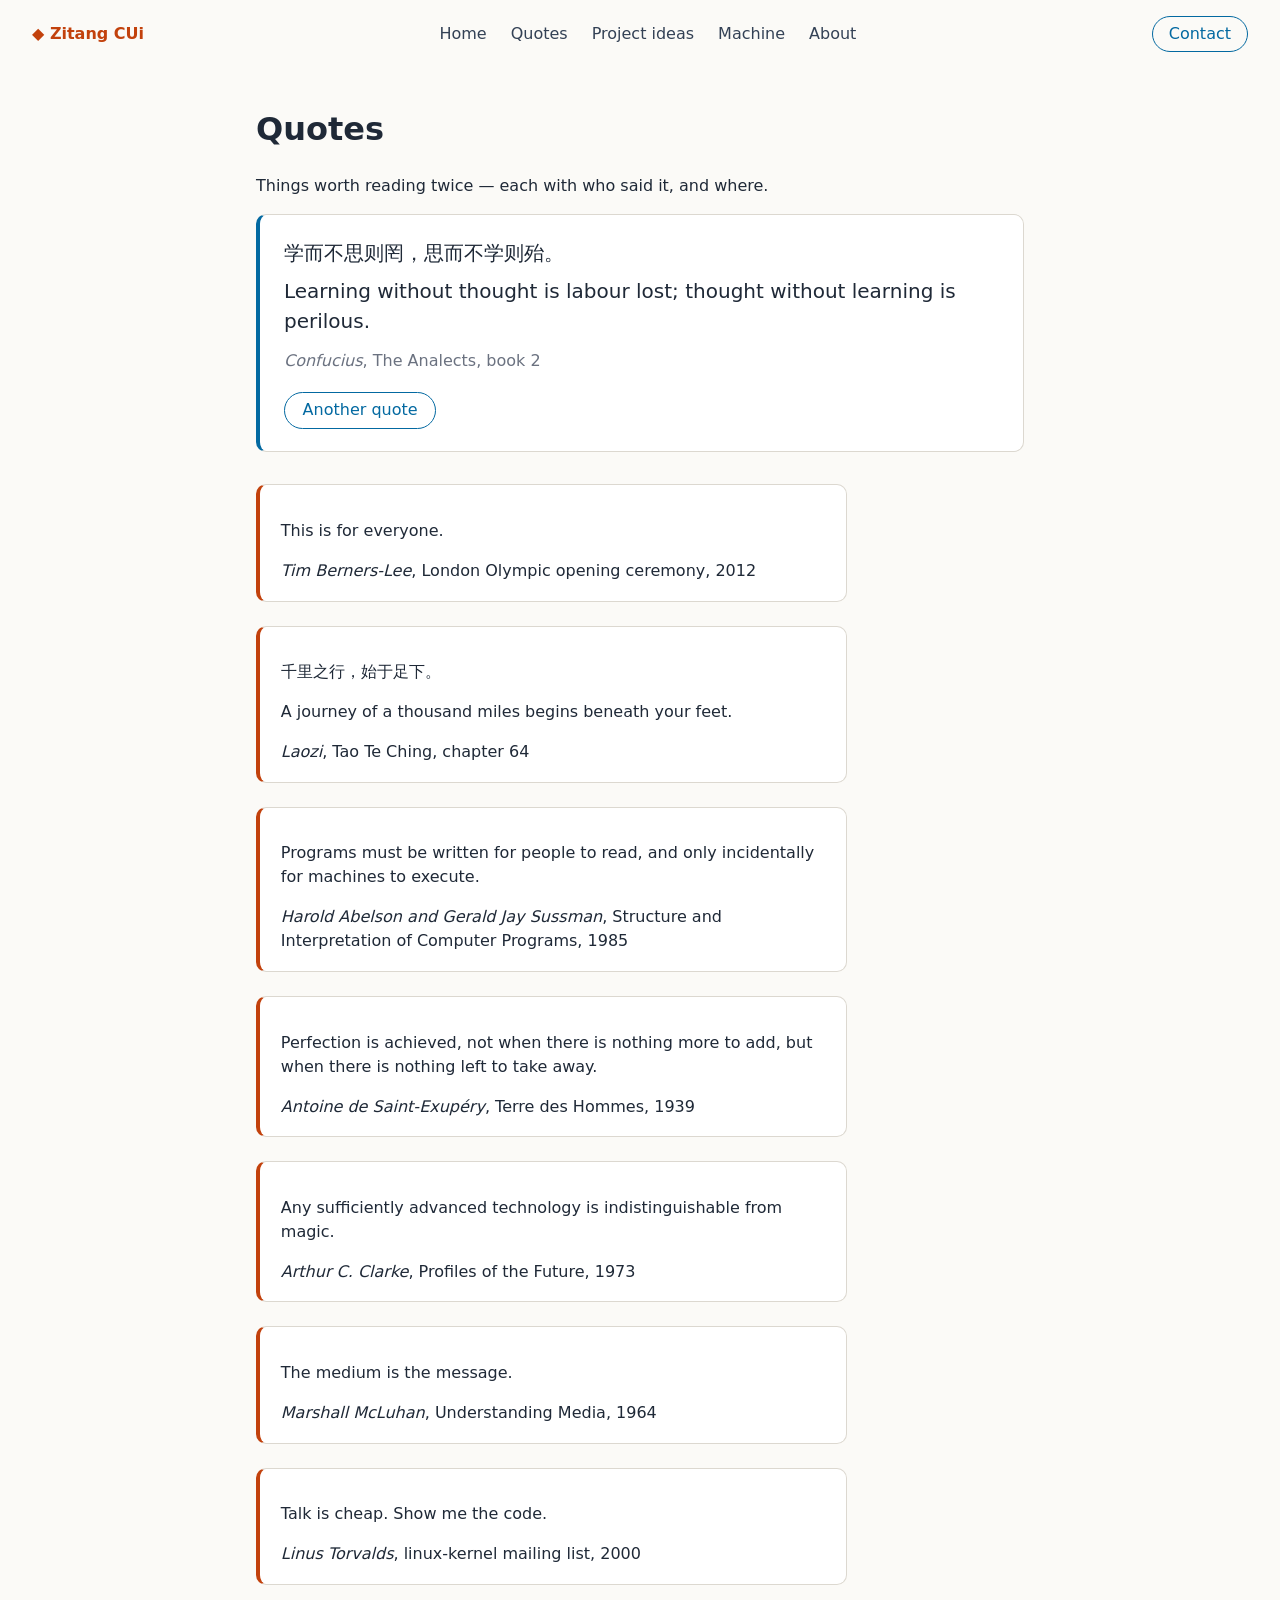
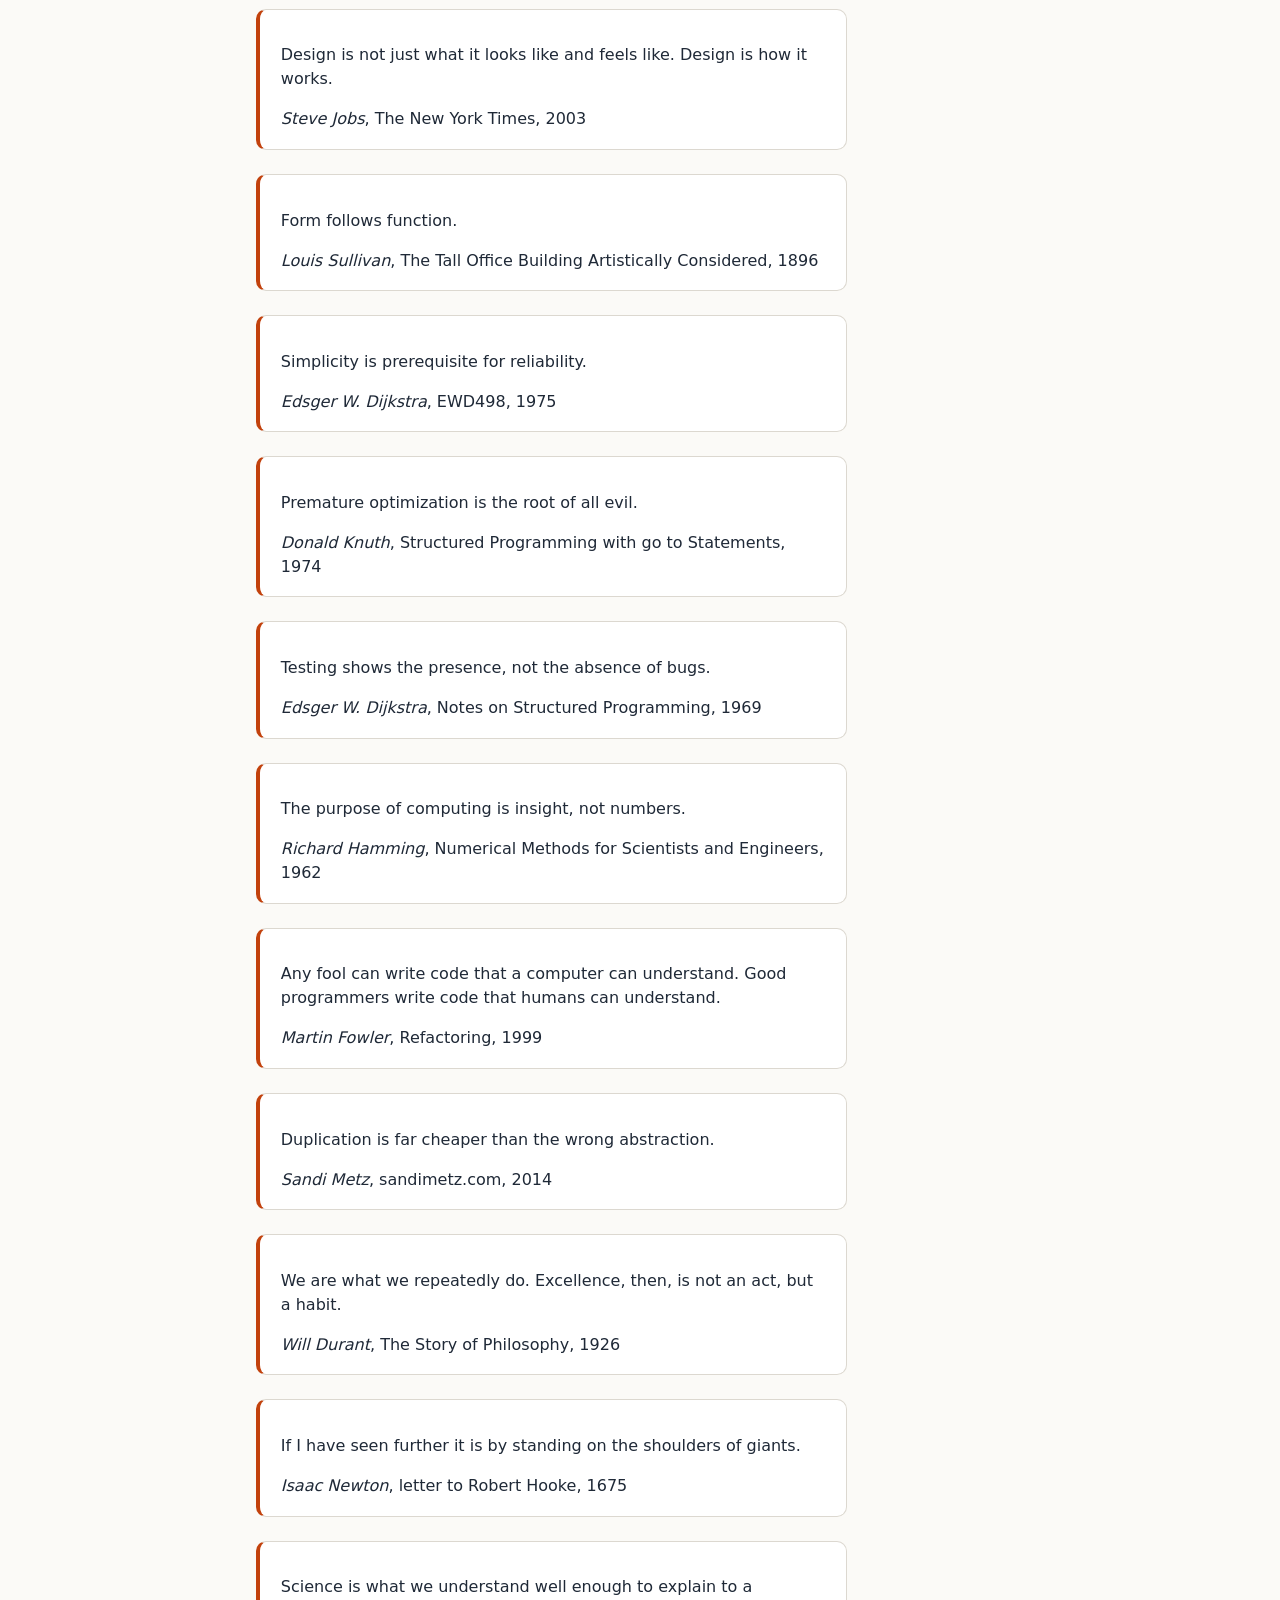
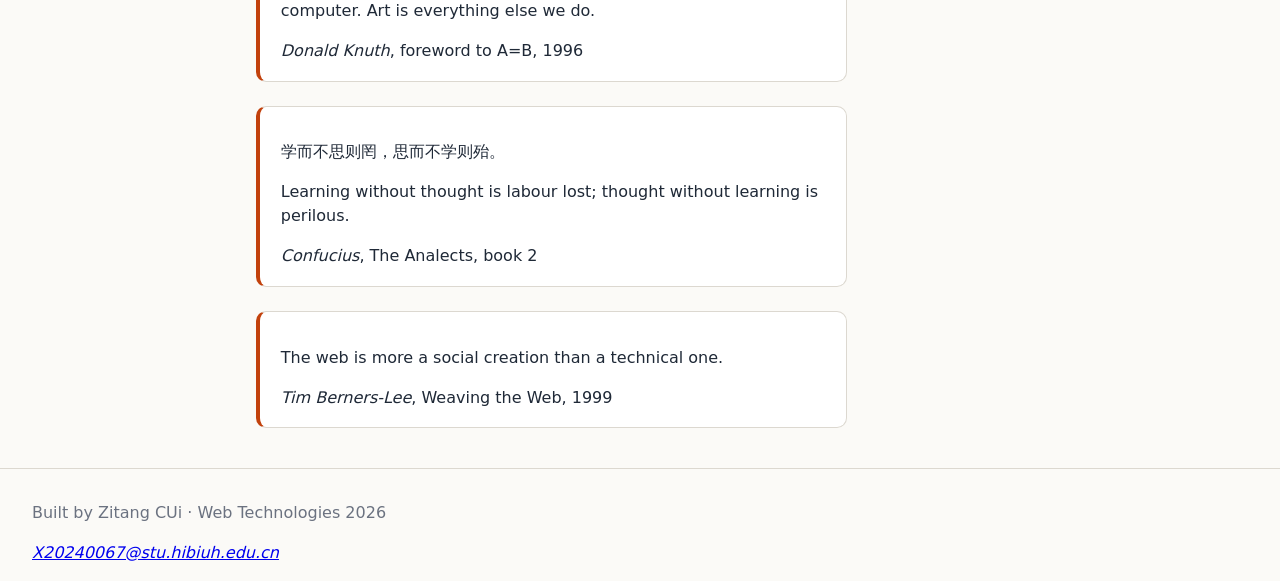
==== quotes.html @ 87346314 "Build the learning website by hand: four pages, one stylesheet, DRY nav" ====
<!DOCTYPE html>
<html lang="en">
<head>
  <meta charset="UTF-8">
  <meta name="viewport" content="width=device-width, initial-scale=1.0">
  <title>Quotes · Zitang CUi</title>
  <link rel="icon" href="favicon-32.png" sizes="32x32">
  <link rel="apple-touch-icon" href="apple-touch-icon.png">
  <link rel="stylesheet" href="style.css">
</head>
<body>
  <header id="site-header"></header>

  <main>
    <h1>Quotes</h1>
    <p>Things worth reading twice — each with who said it, and where.</p>

    <section class="quote-hero" aria-live="polite">
      <blockquote id="hero-text"></blockquote>
      <p class="hero-source" id="hero-source"></p>
      <button class="action" id="another-quote">Another quote</button>
    </section>

    <article class="quote">
      <blockquote>
        <p>This is for everyone.</p>
      </blockquote>
      <footer>
        <cite>Tim Berners-Lee</cite>,
        <span class="source">London Olympic opening ceremony, 2012</span>
      </footer>
    </article>

    <article class="quote">
      <blockquote>
        <p lang="zh">千里之行，始于足下。</p>
        <p>A journey of a thousand miles begins beneath your feet.</p>
      </blockquote>
      <footer>
        <cite>Laozi</cite>,
        <span class="source">Tao Te Ching, chapter 64</span>
      </footer>
    </article>

    <article class="quote">
      <blockquote>
        <p>Programs must be written for people to read, and only incidentally for machines to execute.</p>
      </blockquote>
      <footer>
        <cite>Harold Abelson and Gerald Jay Sussman</cite>,
        <span class="source">Structure and Interpretation of Computer Programs, 1985</span>
      </footer>
    </article>

    <article class="quote">
      <blockquote>
        <p>Perfection is achieved, not when there is nothing more to add, but when there is nothing left to take away.</p>
      </blockquote>
      <footer>
        <cite>Antoine de Saint-Exupéry</cite>,
        <span class="source">Terre des Hommes, 1939</span>
      </footer>
    </article>

    <article class="quote">
      <blockquote>
        <p>Any sufficiently advanced technology is indistinguishable from magic.</p>
      </blockquote>
      <footer>
        <cite>Arthur C. Clarke</cite>,
        <span class="source">Profiles of the Future, 1973</span>
      </footer>
    </article>

    <article class="quote">
      <blockquote>
        <p>The medium is the message.</p>
      </blockquote>
      <footer>
        <cite>Marshall McLuhan</cite>,
        <span class="source">Understanding Media, 1964</span>
      </footer>
    </article>

    <article class="quote">
      <blockquote>
        <p>Talk is cheap. Show me the code.</p>
      </blockquote>
      <footer>
        <cite>Linus Torvalds</cite>,
        <span class="source">linux-kernel mailing list, 2000</span>
      </footer>
    </article>

    <article class="quote">
      <blockquote>
        <p>Design is not just what it looks like and feels like. Design is how it works.</p>
      </blockquote>
      <footer>
        <cite>Steve Jobs</cite>,
        <span class="source">The New York Times, 2003</span>
      </footer>
    </article>

    <article class="quote">
      <blockquote>
        <p>Form follows function.</p>
      </blockquote>
      <footer>
        <cite>Louis Sullivan</cite>,
        <span class="source">The Tall Office Building Artistically Considered, 1896</span>
      </footer>
    </article>

    <article class="quote">
      <blockquote>
        <p>Simplicity is prerequisite for reliability.</p>
      </blockquote>
      <footer>
        <cite>Edsger W. Dijkstra</cite>,
        <span class="source">EWD498, 1975</span>
      </footer>
    </article>

    <article class="quote">
      <blockquote>
        <p>Premature optimization is the root of all evil.</p>
      </blockquote>
      <footer>
        <cite>Donald Knuth</cite>,
        <span class="source">Structured Programming with go to Statements, 1974</span>
      </footer>
    </article>

    <article class="quote">
      <blockquote>
        <p>Testing shows the presence, not the absence of bugs.</p>
      </blockquote>
      <footer>
        <cite>Edsger W. Dijkstra</cite>,
        <span class="source">Notes on Structured Programming, 1969</span>
      </footer>
    </article>

    <article class="quote">
      <blockquote>
        <p>The purpose of computing is insight, not numbers.</p>
      </blockquote>
      <footer>
        <cite>Richard Hamming</cite>,
        <span class="source">Numerical Methods for Scientists and Engineers, 1962</span>
      </footer>
    </article>

    <article class="quote">
      <blockquote>
        <p>Any fool can write code that a computer can understand. Good programmers write code that humans can understand.</p>
      </blockquote>
      <footer>
        <cite>Martin Fowler</cite>,
        <span class="source">Refactoring, 1999</span>
      </footer>
    </article>

    <article class="quote">
      <blockquote>
        <p>Duplication is far cheaper than the wrong abstraction.</p>
      </blockquote>
      <footer>
        <cite>Sandi Metz</cite>,
        <span class="source">sandimetz.com, 2014</span>
      </footer>
    </article>

    <article class="quote">
      <blockquote>
        <p>We are what we repeatedly do. Excellence, then, is not an act, but a habit.</p>
      </blockquote>
      <footer>
        <cite>Will Durant</cite>,
        <span class="source">The Story of Philosophy, 1926</span>
      </footer>
    </article>

    <article class="quote">
      <blockquote>
        <p>If I have seen further it is by standing on the shoulders of giants.</p>
      </blockquote>
      <footer>
        <cite>Isaac Newton</cite>,
        <span class="source">letter to Robert Hooke, 1675</span>
      </footer>
    </article>

    <article class="quote">
      <blockquote>
        <p>Science is what we understand well enough to explain to a computer. Art is everything else we do.</p>
      </blockquote>
      <footer>
        <cite>Donald Knuth</cite>,
        <span class="source">foreword to A=B, 1996</span>
      </footer>
    </article>

    <article class="quote">
      <blockquote>
        <p lang="zh">学而不思则罔，思而不学则殆。</p>
        <p>Learning without thought is labour lost; thought without learning is perilous.</p>
      </blockquote>
      <footer>
        <cite>Confucius</cite>,
        <span class="source">The Analects, book 2</span>
      </footer>
    </article>

    <article class="quote">
      <blockquote>
        <p>The web is more a social creation than a technical one.</p>
      </blockquote>
      <footer>
        <cite>Tim Berners-Lee</cite>,
        <span class="source">Weaving the Web, 1999</span>
      </footer>
    </article>

    <!-- one <article> per quote — twenty in total -->
  </main>

  <footer id="site-footer"></footer>

  <script src="nav.js"></script>
  <script src="quotes.js"></script>
</body>
</html>
---- style.css ----
/* style.css — one file, linked from every page */

/* 1 · Text: set it once on body, everything inside inherits it */
body {
  margin: 0;
  font-family: system-ui, sans-serif;
  line-height: 1.5;
  color: #1f2937;
  background: #fbfaf7;
}

/* 2 · The content column */
main {
  max-width: 48rem;
  margin: 0 auto;           /* centred */
  padding: 1rem 2rem;
}

img {
  max-width: 100%;          /* never wider than its box */
  height: auto;
}

/* 3 · The homepage hero: one wide photo, cropped to fit */
.hero img {
  width: 100%;
  height: 20rem;
  object-fit: cover;        /* fill the box, crop the rest — never squash */
  border-radius: 10px;
}

/* 4 · The header: logo left, links centred, action right */
nav {
  display: flex;
  align-items: center;
  gap: 1rem;
  padding: 1rem 2rem;
}

nav .links {
  display: flex;
  gap: 1.5rem;
  margin: 0 auto;           /* pushes it to the centre */
  padding: 0;
  list-style: none;         /* no bullets */
}

nav a {
  color: #334155;
  text-decoration: none;    /* no underlines */
}

nav .logo {
  font-weight: 800;
  color: #c2410c;
}

nav .action {
  border: 1.5px solid #0369a1;
  border-radius: 99px;      /* a pill */
  padding: .3em 1em;
  color: #0369a1;
}

nav a:hover {
  color: #c2410c;
}

/* 5 · One quote card — the box model, on all twenty at once */
.quote {
  max-width: 34rem;
  margin-bottom: 1.5rem;    /* space outside */
  padding: 1.1em 1.3em;     /* space inside */
  background: #fff;
  border: 1px solid #dcd8d0;
  border-left: 4px solid #c2410c;
  border-radius: 10px;
}

.quote blockquote {
  margin: 0;                /* drop the browser's indent inside the card */
}

/* 6 · The site footer: by id, because every quote has a <footer> too */
#site-footer {
  padding: 1rem 2rem;
  border-top: 1px solid #dcd8d0;
  color: #6b7280;
}

/* 7 · The quotes hero: one random quote, above the twenty */
.quote-hero {
  margin-bottom: 2rem;
  padding: 1.4em 1.5em;     /* space inside */
  background: #fff;
  border: 1px solid #dcd8d0;
  border-left: 4px solid #0369a1;
  border-radius: 10px;
}

.quote-hero blockquote {
  margin: 0;
  font-size: 1.25rem;
}

.quote-hero blockquote p {
  margin: 0 0 .5rem;
}

.quote-hero blockquote p:last-child {
  margin-bottom: 0;         /* no gap before the source */
}

.hero-source {
  margin: .8rem 0 1.2rem;
  color: #6b7280;
}

/* 8 · The useless machine: a switch that runs away */
.box {
  position: relative;       /* the switch needs a box to move inside */
  height: 16rem;
  background: #fff;
  border: 1px solid #dcd8d0;
  border-radius: 10px;
}

.switch {
  position: absolute;
  left: 45%;
  top: 45%;
  padding: .8em 1.5em;
  font: inherit;            /* a button does not inherit the font by itself */
  font-weight: 700;
  color: #fff;
  background: #c2410c;
  border: 0;
  border-radius: 99px;
  cursor: pointer;
}

.switch:focus-visible {
  outline: 3px solid #0369a1;
  outline-offset: 3px;
}

.score {
  margin: 1rem 0;
  color: #334155;
}

/* 9 · A plain button, the same look as the action in the nav */
button.action {
  font: inherit;
  padding: .35em 1.1em;
  color: #0369a1;
  background: transparent;
  border: 1.5px solid #0369a1;
  border-radius: 99px;
  cursor: pointer;
}

button.action:hover {
  color: #c2410c;
  border-color: #c2410c;
}

/* 10 · On a narrow screen the header stacks, everything else already fits */
@media (max-width: 40rem) {
  nav {
    flex-wrap: wrap;
    padding: .75rem 1rem;
  }

  nav .links {
    width: 100%;            /* the links get their own line */
    margin: .5rem 0 0;
    flex-wrap: wrap;
    gap: 1rem;
  }

  main {
    padding: 1rem 1.1rem;
  }
}
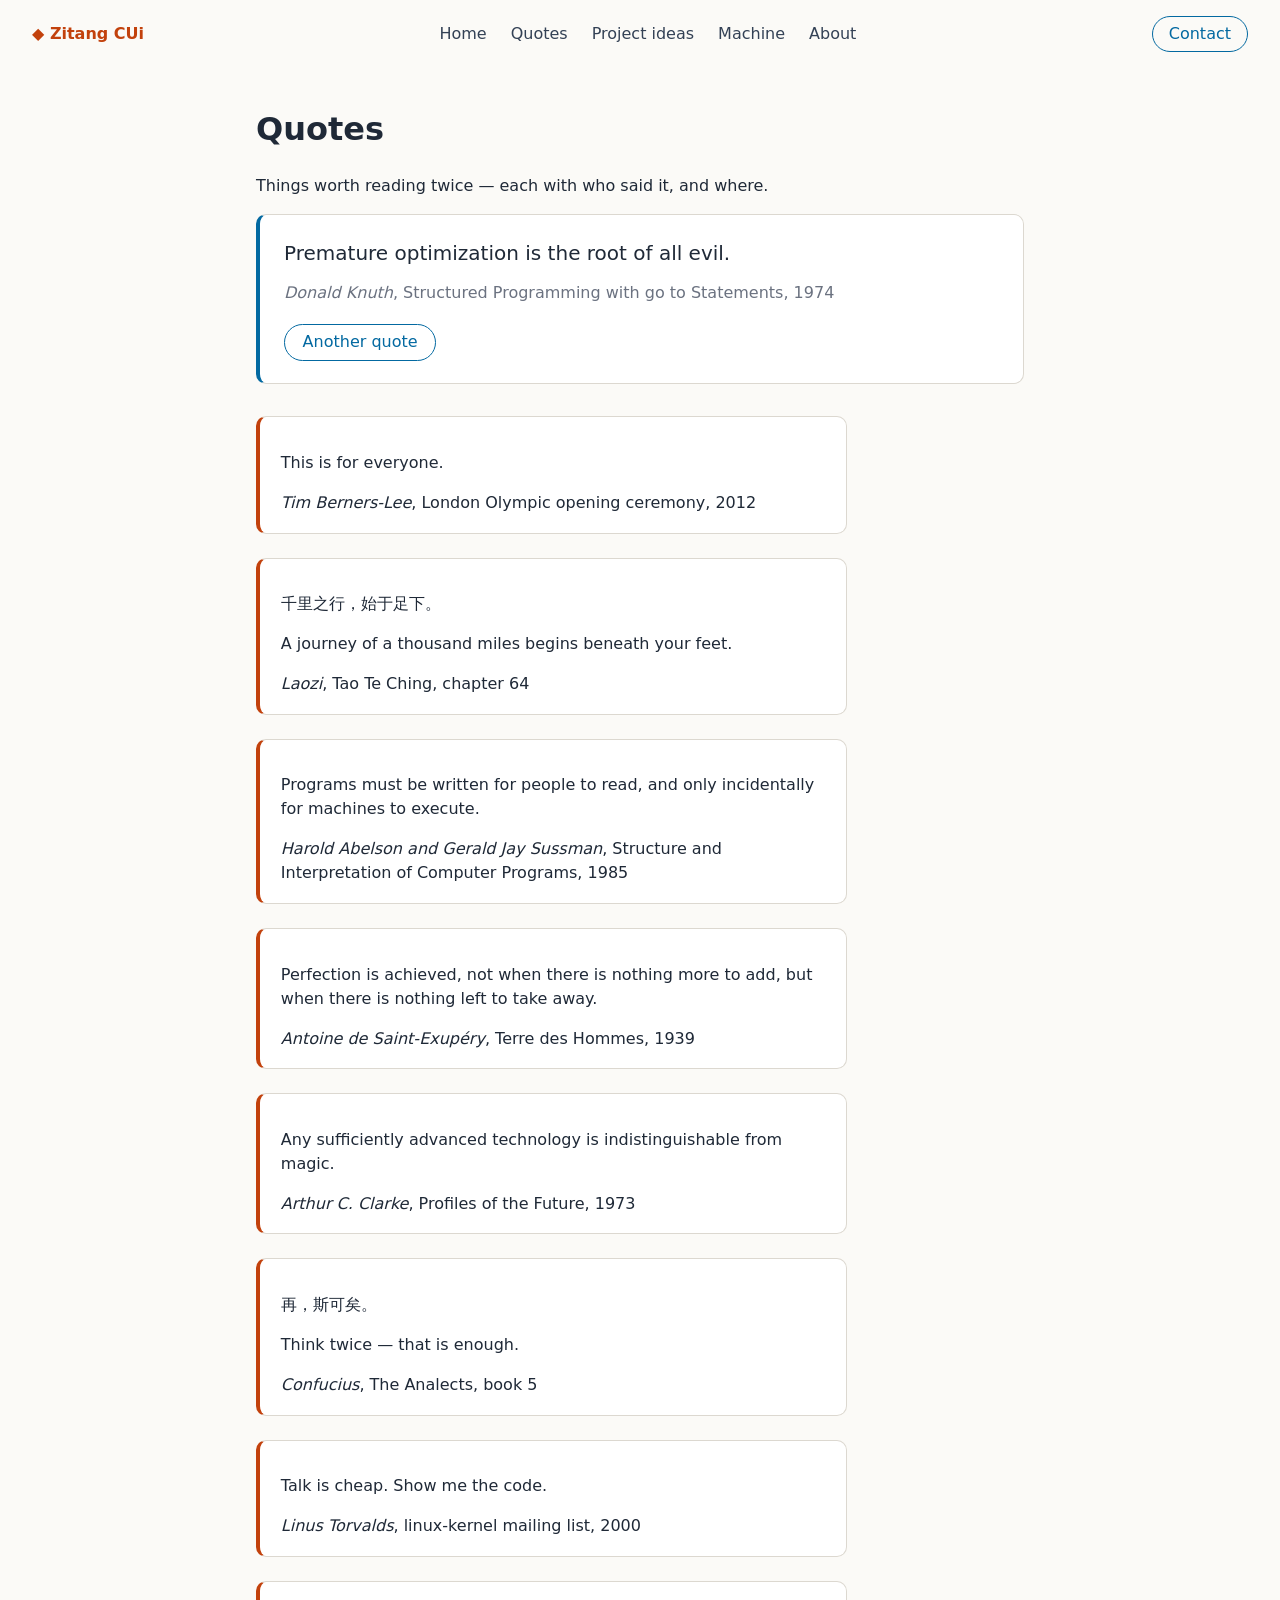
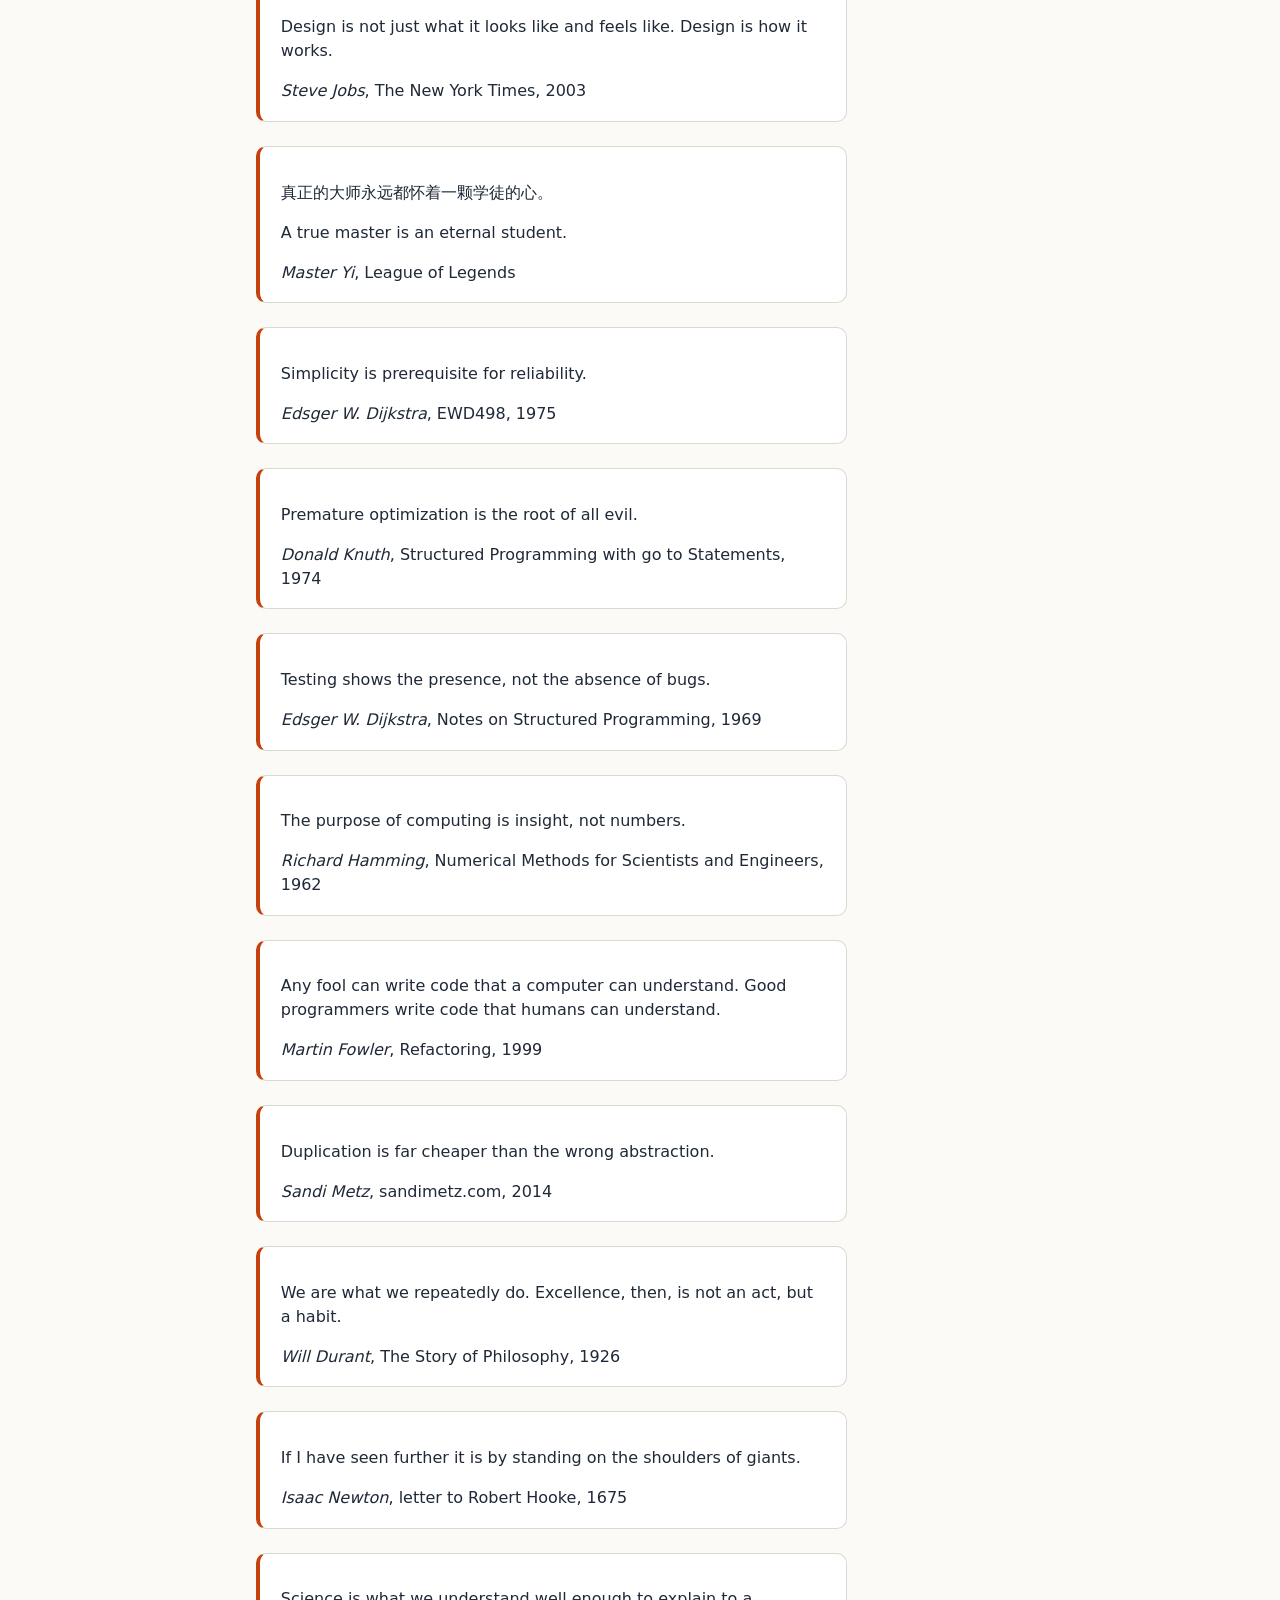
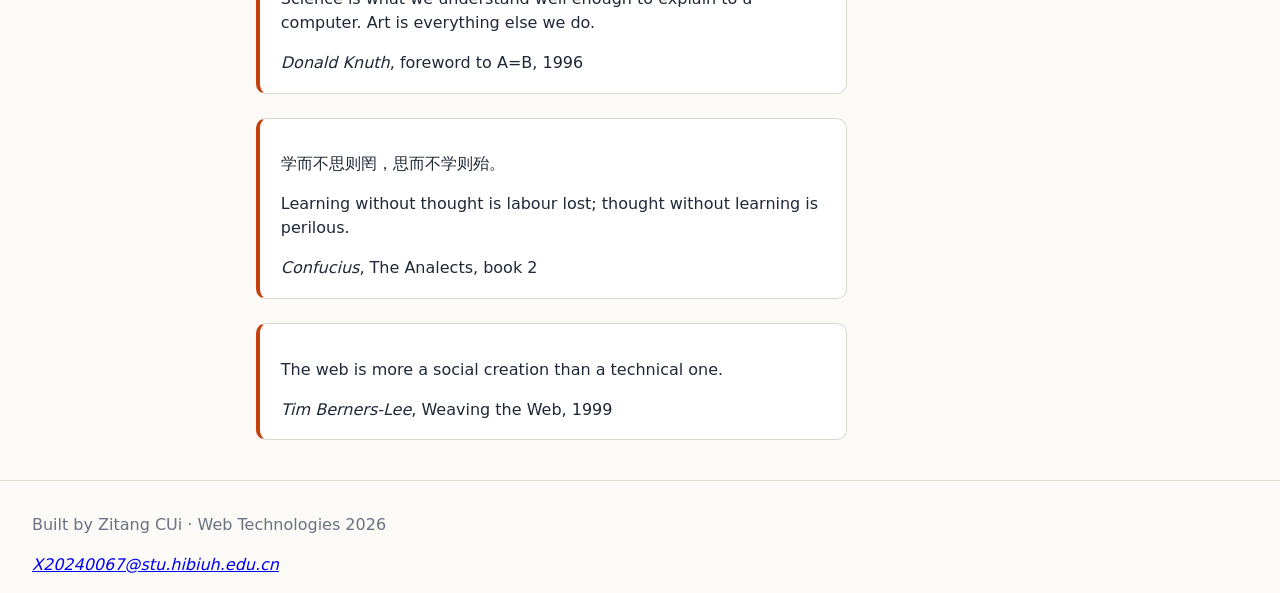
==== commit bce92d3a: "Swap two quotes for ones I actually like: Master Yi and the Analects" ====
--- a/quotes.html
+++ b/quotes.html
@@ -74,11 +74,12 @@
 
     <article class="quote">
       <blockquote>
-        <p>The medium is the message.</p>
-      </blockquote>
-      <footer>
-        <cite>Marshall McLuhan</cite>,
-        <span class="source">Understanding Media, 1964</span>
+        <p lang="zh">再，斯可矣。</p>
+        <p>Think twice — that is enough.</p>
+      </blockquote>
+      <footer>
+        <cite>Confucius</cite>,
+        <span class="source">The Analects, book 5</span>
       </footer>
     </article>
 
@@ -104,11 +105,12 @@
 
     <article class="quote">
       <blockquote>
-        <p>Form follows function.</p>
-      </blockquote>
-      <footer>
-        <cite>Louis Sullivan</cite>,
-        <span class="source">The Tall Office Building Artistically Considered, 1896</span>
+        <p lang="zh">真正的大师永远都怀着一颗学徒的心。</p>
+        <p>A true master is an eternal student.</p>
+      </blockquote>
+      <footer>
+        <cite>Master Yi</cite>,
+        <span class="source">League of Legends</span>
       </footer>
     </article>
 
